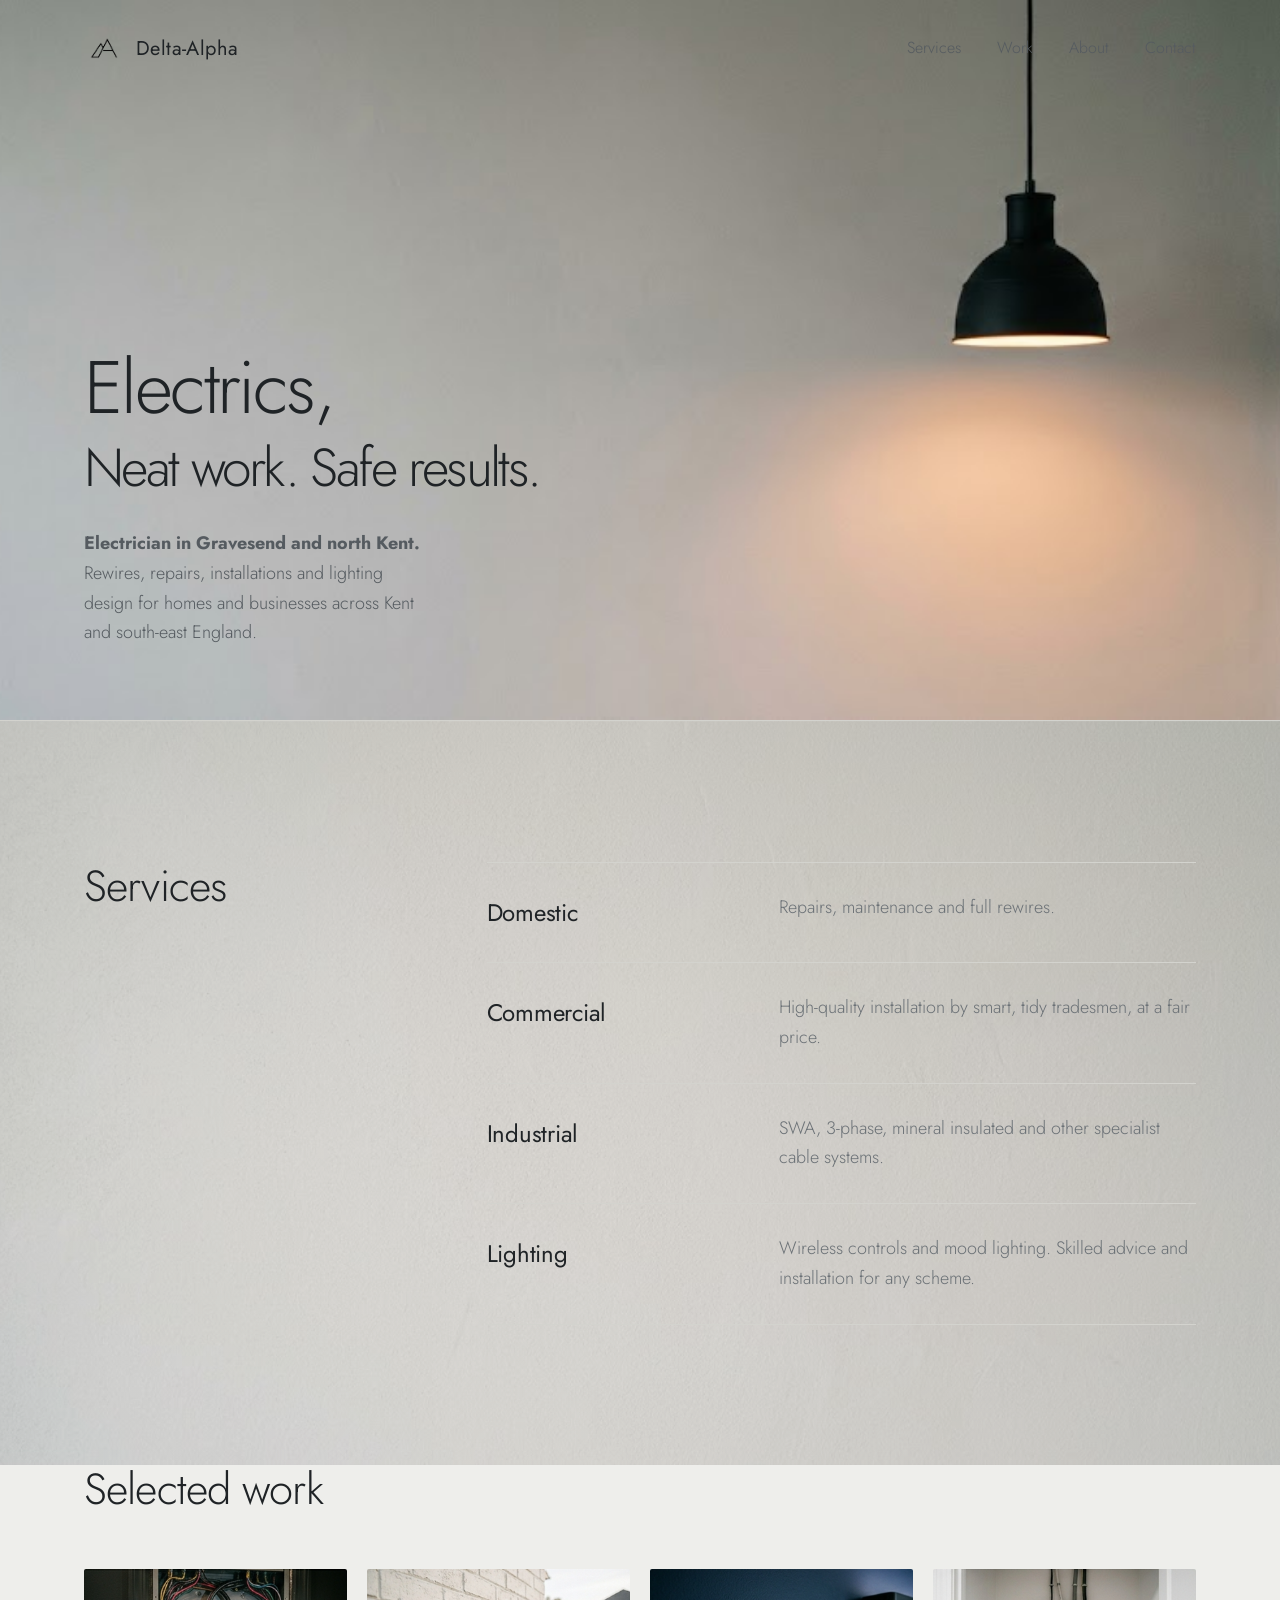
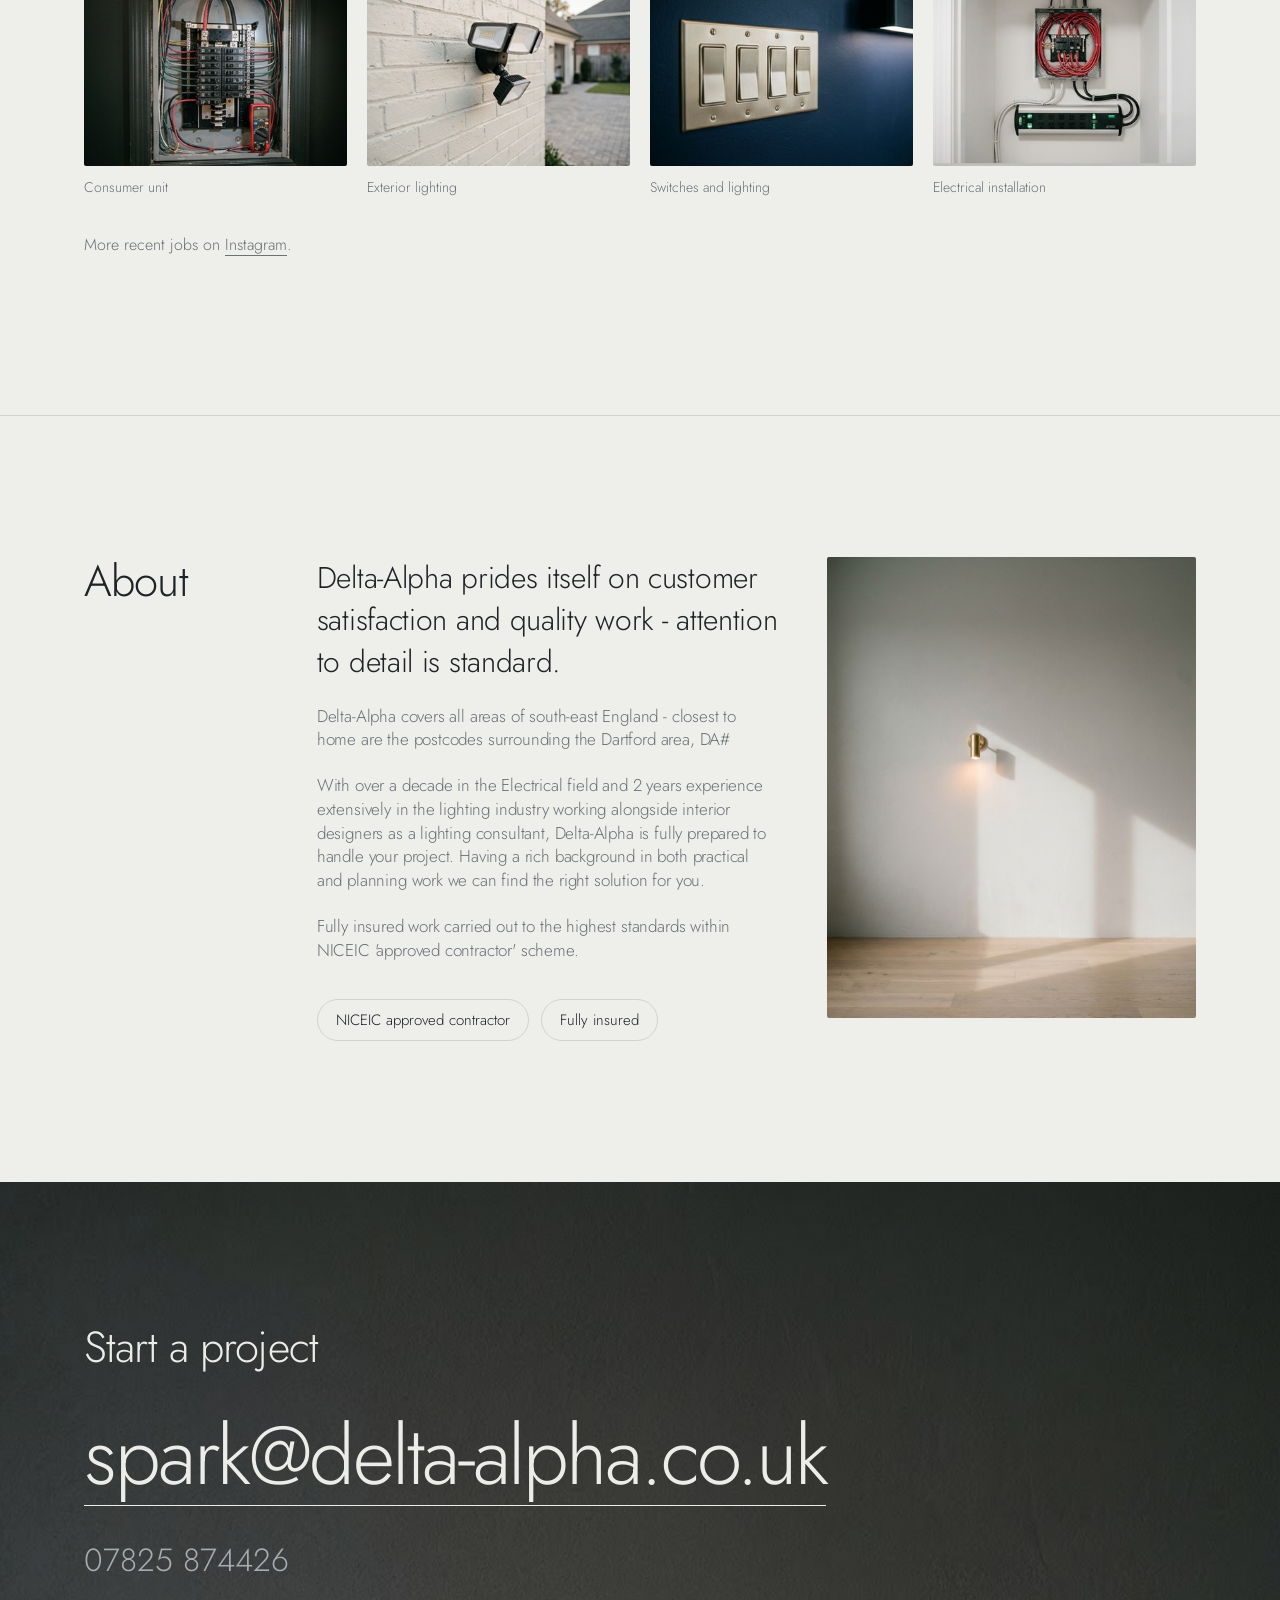
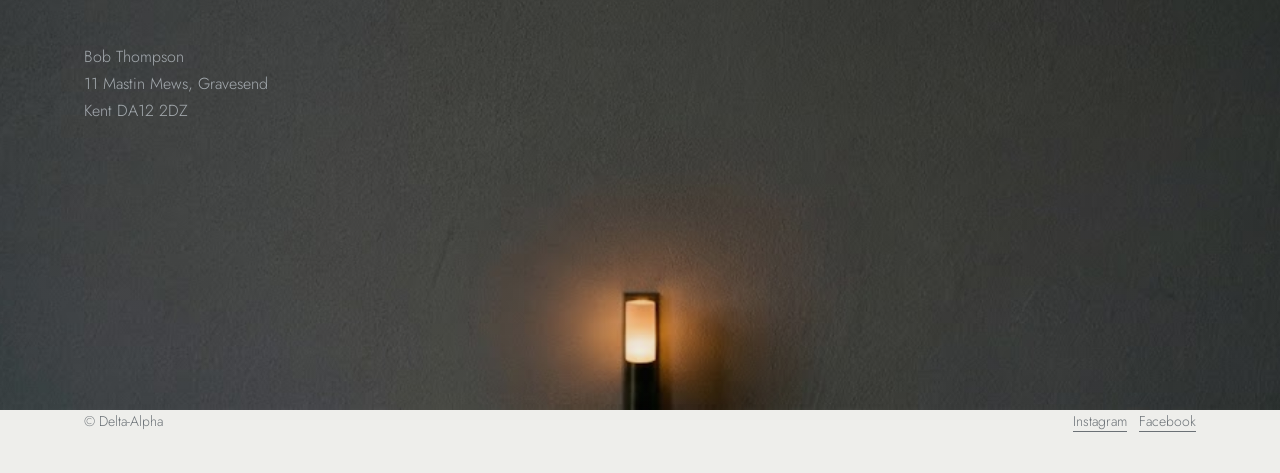
==== index.html @ 13700b8a "initial commit" ====
<!doctype html>
<html lang="en-GB">
<head>
  <meta charset="utf-8">
  <meta name="viewport" content="width=device-width, initial-scale=1, viewport-fit=cover">
  <meta name="theme-color" content="#eeeeeb">
  <meta name="description" content="Electrical work and lighting design for homes, shops and workplaces across south-east England. Based in Gravesend.">
  <title>Delta-Alpha | Electrical services and lighting, south-east England</title>
  <link rel="preconnect" href="https://fonts.googleapis.com">
  <link rel="preconnect" href="https://fonts.gstatic.com" crossorigin>
  <link href="https://fonts.googleapis.com/css2?family=Jost:wght@300;400;500&display=swap" rel="stylesheet">
  <link rel="stylesheet" href="styles.css">
</head>
<body>
  <header class="hero" id="top">
    <div class="wrap"><nav aria-label="Main navigation">
      <a class="logo" href="#top"><img src="assets/images/logo2.avif" alt="" width="40" height="40"> <span>Delta-Alpha</span></a>
      <ul>
        <li><a href="#services">Services</a></li><li><a href="#work">Work</a></li>
        <li><a href="#about">About</a></li><li><a href="#contact">Contact</a></li>
      </ul>
    </nav></div>
    <div class="wrap hero-content"><div>
      <h1>Electrics,<br><span class="hero-tagline">Neat work. Safe results.</span></h1>
      <p class="intro"><strong>Electrician in Gravesend and north Kent.</strong><br>Rewires, repairs, installations and lighting design for homes and businesses across Kent and south-east England.</p>
    </div></div>
  </header>

  <hr class="rule">
  <main>
    <section class="services" id="services"><div class="wrap row">
      <h2>Services</h2>
      <ul class="list">
        <li><h3>Domestic</h3><p>Repairs, maintenance and full rewires.</p></li>
        <li><h3>Commercial</h3><p>High-quality installation by smart, tidy tradesmen, at a fair price.</p></li>
        <li><h3>Industrial</h3><p>SWA, 3-phase, mineral insulated and other specialist cable systems.</p></li>
        <li><h3>Lighting</h3><p>Wireless controls and mood lighting. Skilled advice and installation for any scheme.</p></li>
      </ul>
    </div></section>

    <section class="selected-work" id="work"><div class="wrap">
      <h2>Selected work</h2>
      <div class="work">
        <figure><img src="assets/images/job1.png" alt="Consumer unit and electrical testing"><figcaption>Consumer unit</figcaption></figure>
        <figure><img src="assets/images/job2.png" alt="Exterior security floodlights installed on a brick wall"><figcaption>Exterior lighting</figcaption></figure>
        <figure><img src="assets/images/job3.png" alt="Four-gang light switch beside a wall light"><figcaption>Switches and lighting</figcaption></figure>
        <figure><img src="assets/images/job4.png" alt="Electrical installation with neatly routed cabling"><figcaption>Electrical installation</figcaption></figure>
      </div>
      <p class="more">More recent jobs on <a href="https://www.instagram.com/_delta_alpha/" rel="me">Instagram</a>.</p>
    </div></section>

    <hr class="rule">
    <section class="about" id="about"><div class="wrap row">
      <h2>About</h2>
      <div>
        <p>Delta-Alpha prides itself on customer satisfaction and quality work - attention to detail is standard.</p>
        <p class="small">Delta-Alpha covers all areas of south-east England - closest to home are the postcodes surrounding the Dartford area, DA#</p>
        <p class="small">With over a decade in the Electrical field and 2 years experience extensively in the lighting industry working alongside interior designers as a lighting consultant, Delta-Alpha is fully prepared to handle your project. Having a rich background in both practical and planning work we can find the right solution for you.</p>
        <p class="small">Fully insured work carried out to the highest standards within NICEIC 'approved contractor' scheme.</p>
        <div class="facts"><span>NICEIC approved contractor</span><span>Fully insured</span></div>
      </div>
      <img class="portrait" src="assets/images/Image3.jpg" alt="A warm wall light casting a pool of light on a pale wall">
    </div></section>

    <section class="contact" id="contact"><div class="wrap">
      <h2>Start a project</h2>
      <a class="email" href="mailto:spark@delta-alpha.co.uk">spark@delta-alpha.co.uk</a>
      <a class="phone" href="tel:+447825874426">07825 874426</a>
      <address>Bob Thompson<br>11 Mastin Mews, Gravesend<br>Kent DA12 2DZ</address>
    </div></section>
  </main>

  <footer><div class="wrap"><span>© Delta-Alpha</span><span><a href="https://www.instagram.com/_delta_alpha/">Instagram</a> &nbsp; <a href="https://www.facebook.com/profile.php?id=100025337140082">Facebook</a></span></div></footer>
</body>
</html>
---- styles.css ----
:root {
  color-scheme: light dark;
  --bg: #eeeeeb;
  --ink: #1f2326;
  --muted: #6b7176;
  --line: #d3d3ce;
  --accent: #8e3a2b;
  --font: "Jost", "Futura", "Century Gothic", "Helvetica Neue", Arial, sans-serif;
  box-sizing: border-box;
  padding-top: env(safe-area-inset-top, 0px);
  padding-bottom: env(safe-area-inset-bottom, 0px);
}
@media (prefers-color-scheme: dark) {
  :root { --bg: #14171a; --ink: #ecece8; --muted: #8f969c; --line: #2b3035; --accent: #c4604d; }
}
*, *::before, *::after { box-sizing: inherit; }
html { scroll-behavior: smooth; scroll-padding-top: 1rem; }
body { margin: 0; background: var(--bg); color: var(--ink); font: 300 18px/1.65 var(--font); -webkit-font-smoothing: antialiased; }
a { color: inherit; text-underline-offset: 5px; text-decoration-thickness: 1px; }
:focus-visible { outline: 2px solid var(--accent); outline-offset: 4px; }
.wrap { width: min(100%, 1240px); margin: 0 auto; padding: 0 clamp(20px, 5vw, 64px); }
nav { height: 96px; display: flex; align-items: center; justify-content: space-between; gap: 24px; }
.logo { display: inline-flex; align-items: center; gap: 12px; font-size: 20px; font-weight: 400; letter-spacing: .02em; text-decoration: none; white-space: nowrap; }
.logo img { display: block; width: 40px; height: 40px; object-fit: contain; }
nav ul { display: flex; gap: 36px; margin: 0; padding: 0; list-style: none; font-size: 16px; }
nav ul a { color: var(--muted); text-decoration: none; }
nav ul a:hover { color: var(--ink); }
.hero { --ink: #1f2326; --muted: #555b60; color: var(--ink); min-height: min(80vh, 720px); display: flex; flex-direction: column; overflow: hidden; background: #bdbdb9 url("assets/images/Image1.jpg") 82% center/cover no-repeat; }
.hero-content { flex: 1; display: grid; grid-template-columns: 7fr 5fr; align-items: end; padding-bottom: 72px; }
h1 { margin: 0; font-size: clamp(36px, 5.8vw, 88px); font-weight: 300; line-height: .98; letter-spacing: -.035em; }
.hero-tagline { white-space: nowrap; font-size: .72em; }
.intro { max-width: 34ch; margin: 32px 0 0; color: var(--muted); }
.rule { border: 0; border-top: 1px solid var(--line); margin: 0; }
section { padding: clamp(72px, 11vw, 148px) 0; }
.services { --veil: rgb(238 238 235 / 45%); background: linear-gradient(var(--veil), var(--veil)), url("assets/images/Image2.jpg") center/cover; }
@media (prefers-color-scheme: dark) { .services { --veil: rgb(20 23 26 / 90%); } }
.row { display: grid; grid-template-columns: 4fr 8fr; gap: 48px; }
h2 { margin: 0; font-size: clamp(28px, 3.4vw, 44px); font-weight: 300; line-height: 1.1; letter-spacing: -.02em; }
.list { margin: 0; padding: 0; list-style: none; }
.list li { display: grid; grid-template-columns: 1fr 1.6fr; gap: 32px; padding: 30px 0; border-top: 1px solid var(--line); }
.list li:last-child { border-bottom: 1px solid var(--line); }
.list h3 { margin: 0; font-size: 24px; font-weight: 400; letter-spacing: -.01em; }
.list p { max-width: 44ch; margin: 0; color: var(--muted); }
.selected-work { padding-top: 0; }
.work { display: grid; grid-template-columns: repeat(4, minmax(0, 1fr)); gap: 20px; align-items: end; margin-top: 56px; }
.work figure { min-width: 0; margin: 0; }
.work img { display: block; width: 100%; aspect-ratio: 4 / 3; object-fit: cover; border-radius: 2px; }
.work figcaption { margin-top: 10px; color: var(--muted); font-size: 14px; }
.more { margin-top: 32px; color: var(--muted); font-size: 16px; }
.about .row { grid-template-columns: 2fr 5fr 4fr; }
.about p { max-width: 40ch; margin: 0 0 22px; font-size: clamp(22px, 2.4vw, 30px); line-height: 1.4; letter-spacing: -.01em; }
.about p.small { max-width: 52ch; color: var(--muted); font-size: 17px; }
.portrait { width: 100%; aspect-ratio: 4 / 5; object-fit: cover; align-self: start; border-radius: 2px; }
.facts { display: flex; flex-wrap: wrap; gap: 12px; margin-top: 36px; }
.facts span { padding: 8px 18px; border: 1px solid var(--line); border-radius: 999px; font-size: 15px; }
.contact { --ink: #ecece8; --muted: #a5abb0; min-height: min(92vh, 860px); color: var(--ink); background: linear-gradient(rgb(14 16 18 / 25%), rgb(14 16 18 / 5%)), #26292b url("assets/images/Image4.jpg") 50% 100%/cover no-repeat; }
.contact h2 { margin-bottom: 40px; }
.email { display: inline-block; padding-bottom: 4px; border-bottom: 1px solid currentColor; font-size: clamp(30px, 6.4vw, 92px); font-weight: 300; line-height: 1.1; letter-spacing: -.03em; text-decoration: none; overflow-wrap: anywhere; }
.phone { display: block; margin-top: 28px; color: var(--muted); font-size: clamp(22px, 2.6vw, 32px); text-decoration: none; }
.phone:hover { color: var(--ink); }
address { margin-top: 56px; color: var(--muted); font-size: 16px; font-style: normal; line-height: 1.7; }
footer { padding: 0 0 40px; color: var(--muted); font-size: 14px; }
footer .wrap { display: flex; flex-wrap: wrap; justify-content: space-between; gap: 12px; }
@media (max-width: 820px) {
  nav ul { gap: 20px; font-size: 15px; }
  .hero-content { grid-template-columns: 1fr; padding-bottom: 56px; }
  .hero h1 { margin-top: 120px; }
  .row, .list li, .about .row { grid-template-columns: 1fr; gap: 12px; }
  .row { gap: 32px; }
  .portrait { max-width: 420px; }
  .work { grid-template-columns: repeat(2, minmax(0, 1fr)); }
  .hero { background-position: 78% center; }
}
@media (max-width: 480px) { nav ul { gap: 16px; } nav ul li:nth-child(n+3) { display: none; } }
@media (prefers-reduced-motion: reduce) { html { scroll-behavior: auto; } }
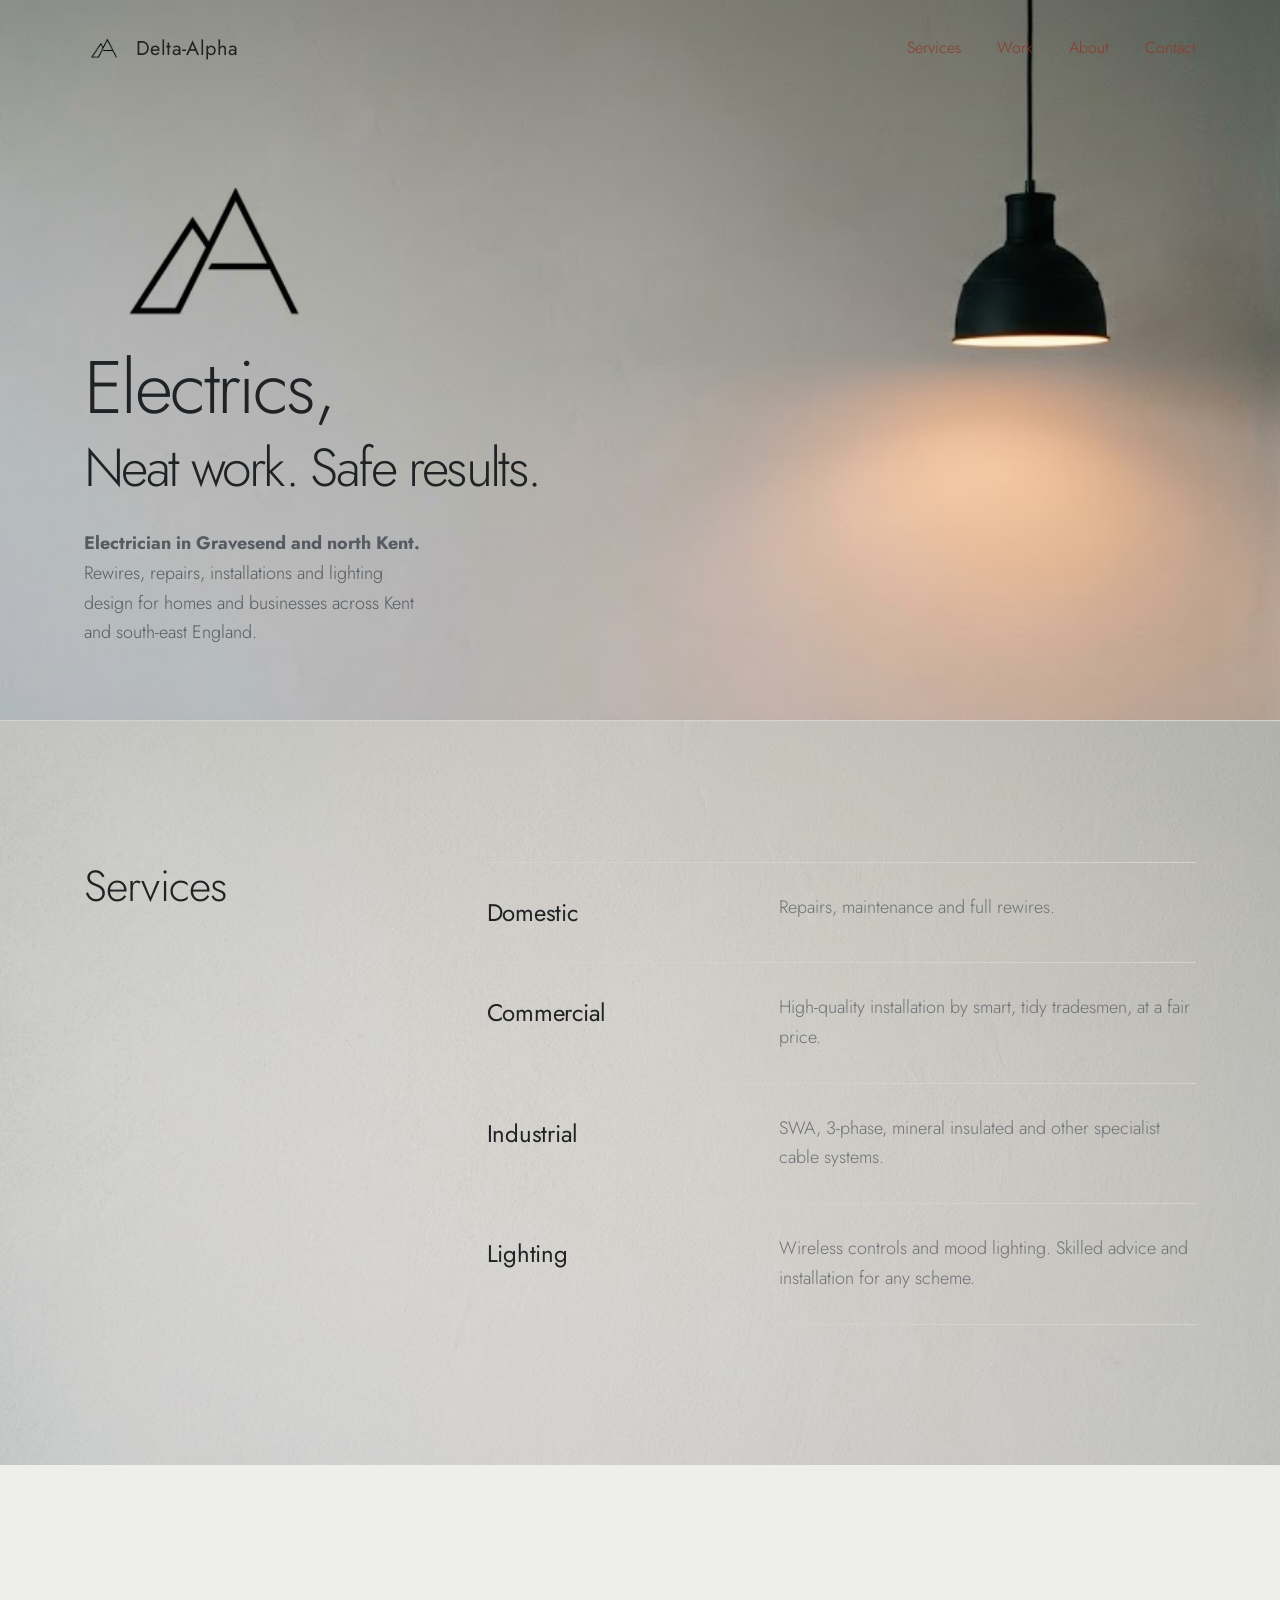
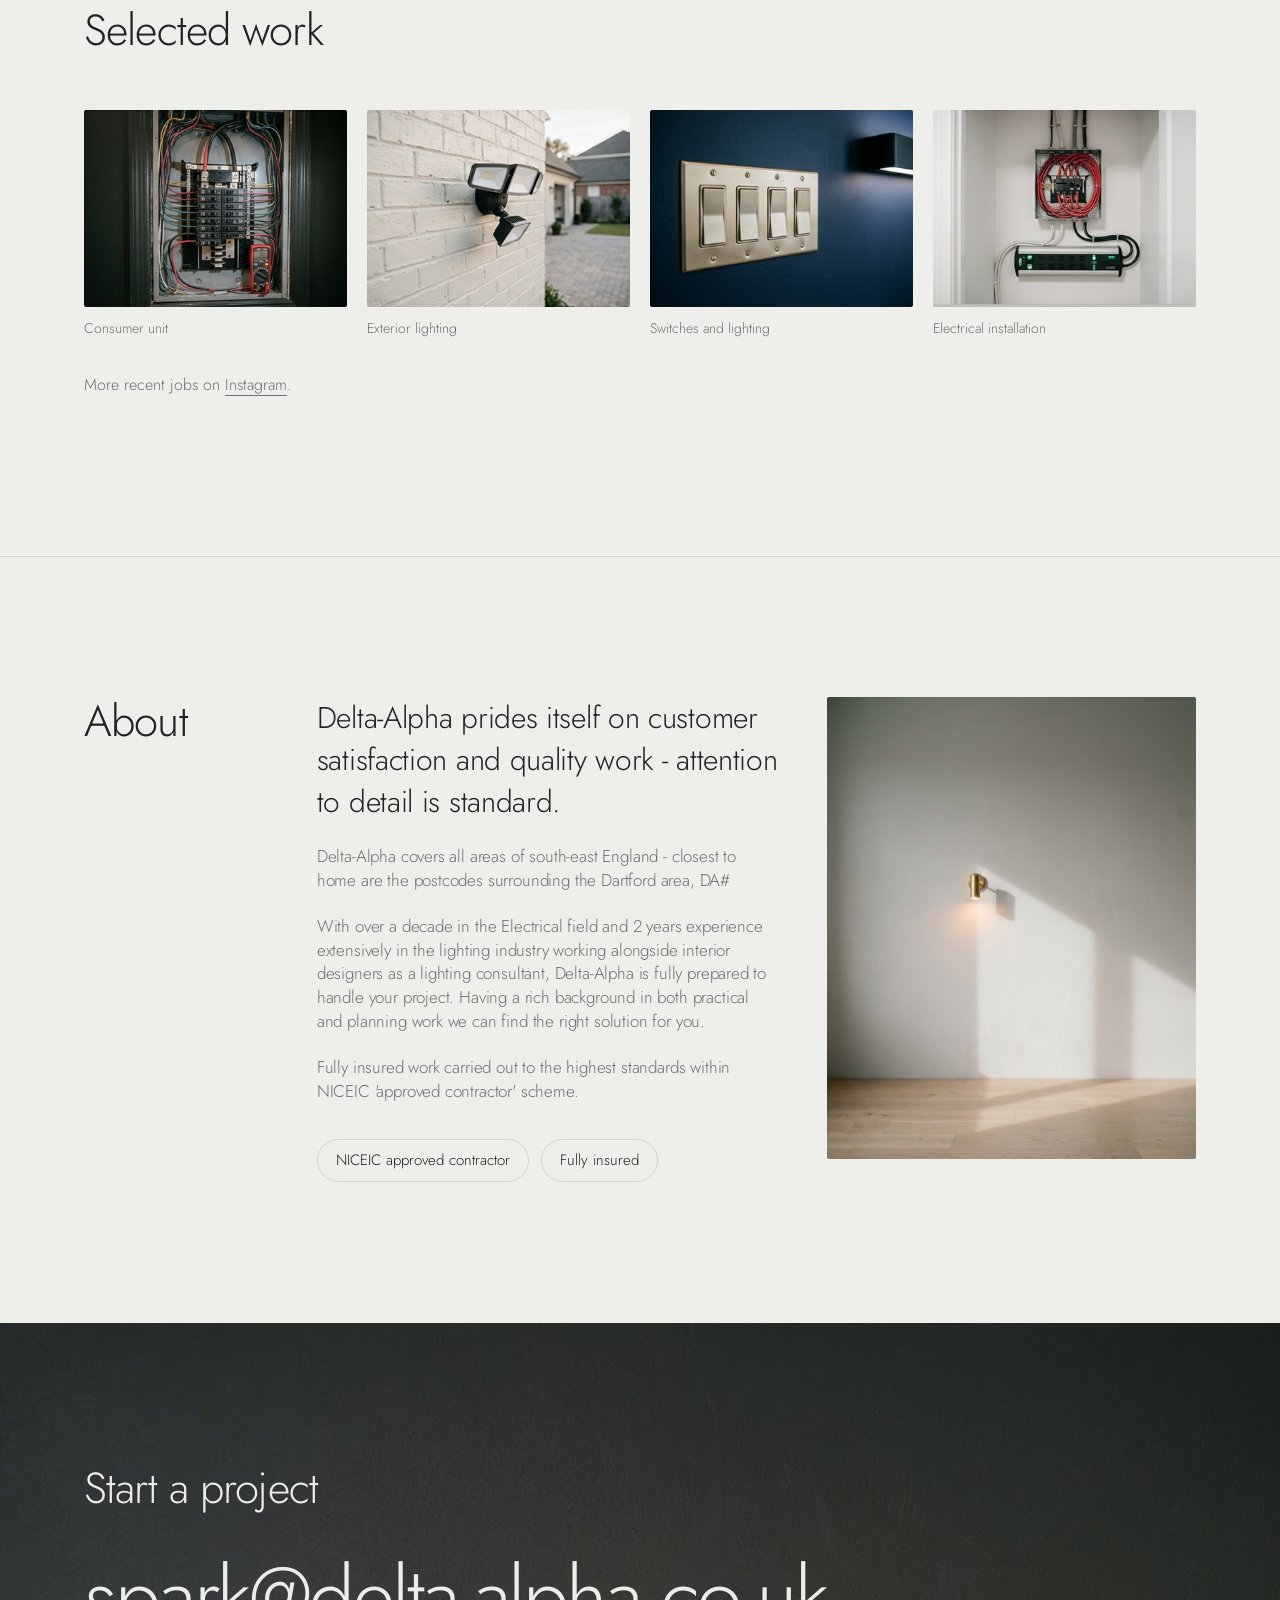
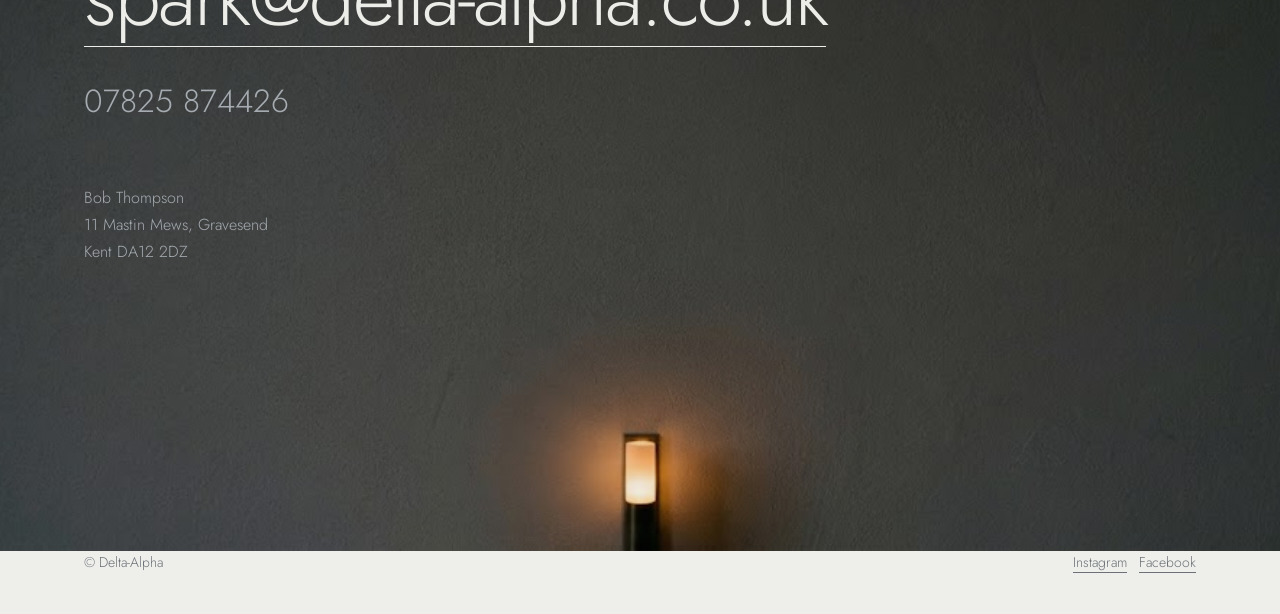
==== commit 916190ab: "updates" ====
--- a/index.html
+++ b/index.html
@@ -12,15 +12,16 @@
   <link rel="stylesheet" href="styles.css">
 </head>
 <body>
+  <div class="site-nav"><div class="wrap"><nav aria-label="Main navigation">
+    <a class="logo" href="#top"><img src="assets/images/logo2.avif" alt="" width="40" height="40"> <span>Delta-Alpha</span></a>
+    <ul>
+      <li><a href="#services">Services</a></li><li><a href="#work">Work</a></li>
+      <li><a href="#about">About</a></li><li><a href="#contact">Contact</a></li>
+    </ul>
+  </nav></div></div>
   <header class="hero" id="top">
-    <div class="wrap"><nav aria-label="Main navigation">
-      <a class="logo" href="#top"><img src="assets/images/logo2.avif" alt="" width="40" height="40"> <span>Delta-Alpha</span></a>
-      <ul>
-        <li><a href="#services">Services</a></li><li><a href="#work">Work</a></li>
-        <li><a href="#about">About</a></li><li><a href="#contact">Contact</a></li>
-      </ul>
-    </nav></div>
     <div class="wrap hero-content"><div>
+      <img class="hero-logo" src="assets/images/logo2.avif" alt="Delta-Alpha logo">
       <h1>Electrics,<br><span class="hero-tagline">Neat work. Safe results.</span></h1>
       <p class="intro"><strong>Electrician in Gravesend and north Kent.</strong><br>Rewires, repairs, installations and lighting design for homes and businesses across Kent and south-east England.</p>
     </div></div>
@@ -71,5 +72,11 @@
   </main>
 
   <footer><div class="wrap"><span>© Delta-Alpha</span><span><a href="https://www.instagram.com/_delta_alpha/">Instagram</a> &nbsp; <a href="https://www.facebook.com/profile.php?id=100025337140082">Facebook</a></span></div></footer>
+  <script>
+    const siteNav = document.querySelector('.site-nav');
+    const updateNav = () => siteNav.classList.toggle('is-scrolled', window.scrollY > 40);
+    updateNav();
+    window.addEventListener('scroll', updateNav, { passive: true });
+  </script>
 </body>
 </html>
--- a/styles.css
+++ b/styles.css
@@ -5,28 +5,34 @@
   --muted: #6b7176;
   --line: #d3d3ce;
   --accent: #8e3a2b;
+  --accent-hover: #64271e;
   --font: "Jost", "Futura", "Century Gothic", "Helvetica Neue", Arial, sans-serif;
   box-sizing: border-box;
   padding-top: env(safe-area-inset-top, 0px);
   padding-bottom: env(safe-area-inset-bottom, 0px);
 }
 @media (prefers-color-scheme: dark) {
-  :root { --bg: #14171a; --ink: #ecece8; --muted: #8f969c; --line: #2b3035; --accent: #c4604d; }
+  :root { --bg: #14171a; --ink: #ecece8; --muted: #8f969c; --line: #2b3035; --accent: #c4604d; --accent-hover: #8d3e31; }
 }
 *, *::before, *::after { box-sizing: inherit; }
-html { scroll-behavior: smooth; scroll-padding-top: 1rem; }
+html { scroll-behavior: smooth; scroll-padding-top: 96px; }
 body { margin: 0; background: var(--bg); color: var(--ink); font: 300 18px/1.65 var(--font); -webkit-font-smoothing: antialiased; }
 a { color: inherit; text-underline-offset: 5px; text-decoration-thickness: 1px; }
 :focus-visible { outline: 2px solid var(--accent); outline-offset: 4px; }
 .wrap { width: min(100%, 1240px); margin: 0 auto; padding: 0 clamp(20px, 5vw, 64px); }
+.site-nav { position: fixed; top: 0; left: 0; right: 0; z-index: 20; background: transparent; transition: background-color .25s ease, box-shadow .25s ease; }
+.site-nav.is-scrolled { background: color-mix(in srgb, var(--bg) 94%, transparent); box-shadow: 0 4px 18px rgb(0 0 0 / 8%); backdrop-filter: blur(12px); -webkit-backdrop-filter: blur(12px); }
 nav { height: 96px; display: flex; align-items: center; justify-content: space-between; gap: 24px; }
 .logo { display: inline-flex; align-items: center; gap: 12px; font-size: 20px; font-weight: 400; letter-spacing: .02em; text-decoration: none; white-space: nowrap; }
 .logo img { display: block; width: 40px; height: 40px; object-fit: contain; }
 nav ul { display: flex; gap: 36px; margin: 0; padding: 0; list-style: none; font-size: 16px; }
 nav ul a { color: var(--muted); text-decoration: none; }
 nav ul a:hover { color: var(--ink); }
-.hero { --ink: #1f2326; --muted: #555b60; color: var(--ink); min-height: min(80vh, 720px); display: flex; flex-direction: column; overflow: hidden; background: #bdbdb9 url("assets/images/Image1.jpg") 82% center/cover no-repeat; }
+.site-nav:not(.is-scrolled) nav ul a { color: var(--accent); }
+.site-nav:not(.is-scrolled) nav ul a:hover { color: var(--accent-hover); }
+.hero { --ink: #1f2326; --muted: #555b60; color: var(--ink); min-height: min(80vh, 720px); padding-top: 96px; display: flex; flex-direction: column; overflow: hidden; background: #bdbdb9 url("assets/images/Image1.jpg") 82% center/cover no-repeat; }
 .hero-content { flex: 1; display: grid; grid-template-columns: 7fr 5fr; align-items: end; padding-bottom: 72px; }
+.hero-logo { display: block; width: clamp(140px, 22vw, 260px); height: auto; margin: 0 0 28px; object-fit: contain; }
 h1 { margin: 0; font-size: clamp(36px, 5.8vw, 88px); font-weight: 300; line-height: .98; letter-spacing: -.035em; }
 .hero-tagline { white-space: nowrap; font-size: .72em; }
 .intro { max-width: 34ch; margin: 32px 0 0; color: var(--muted); }
@@ -41,7 +47,6 @@
 .list li:last-child { border-bottom: 1px solid var(--line); }
 .list h3 { margin: 0; font-size: 24px; font-weight: 400; letter-spacing: -.01em; }
 .list p { max-width: 44ch; margin: 0; color: var(--muted); }
-.selected-work { padding-top: 0; }
 .work { display: grid; grid-template-columns: repeat(4, minmax(0, 1fr)); gap: 20px; align-items: end; margin-top: 56px; }
 .work figure { min-width: 0; margin: 0; }
 .work img { display: block; width: 100%; aspect-ratio: 4 / 3; object-fit: cover; border-radius: 2px; }
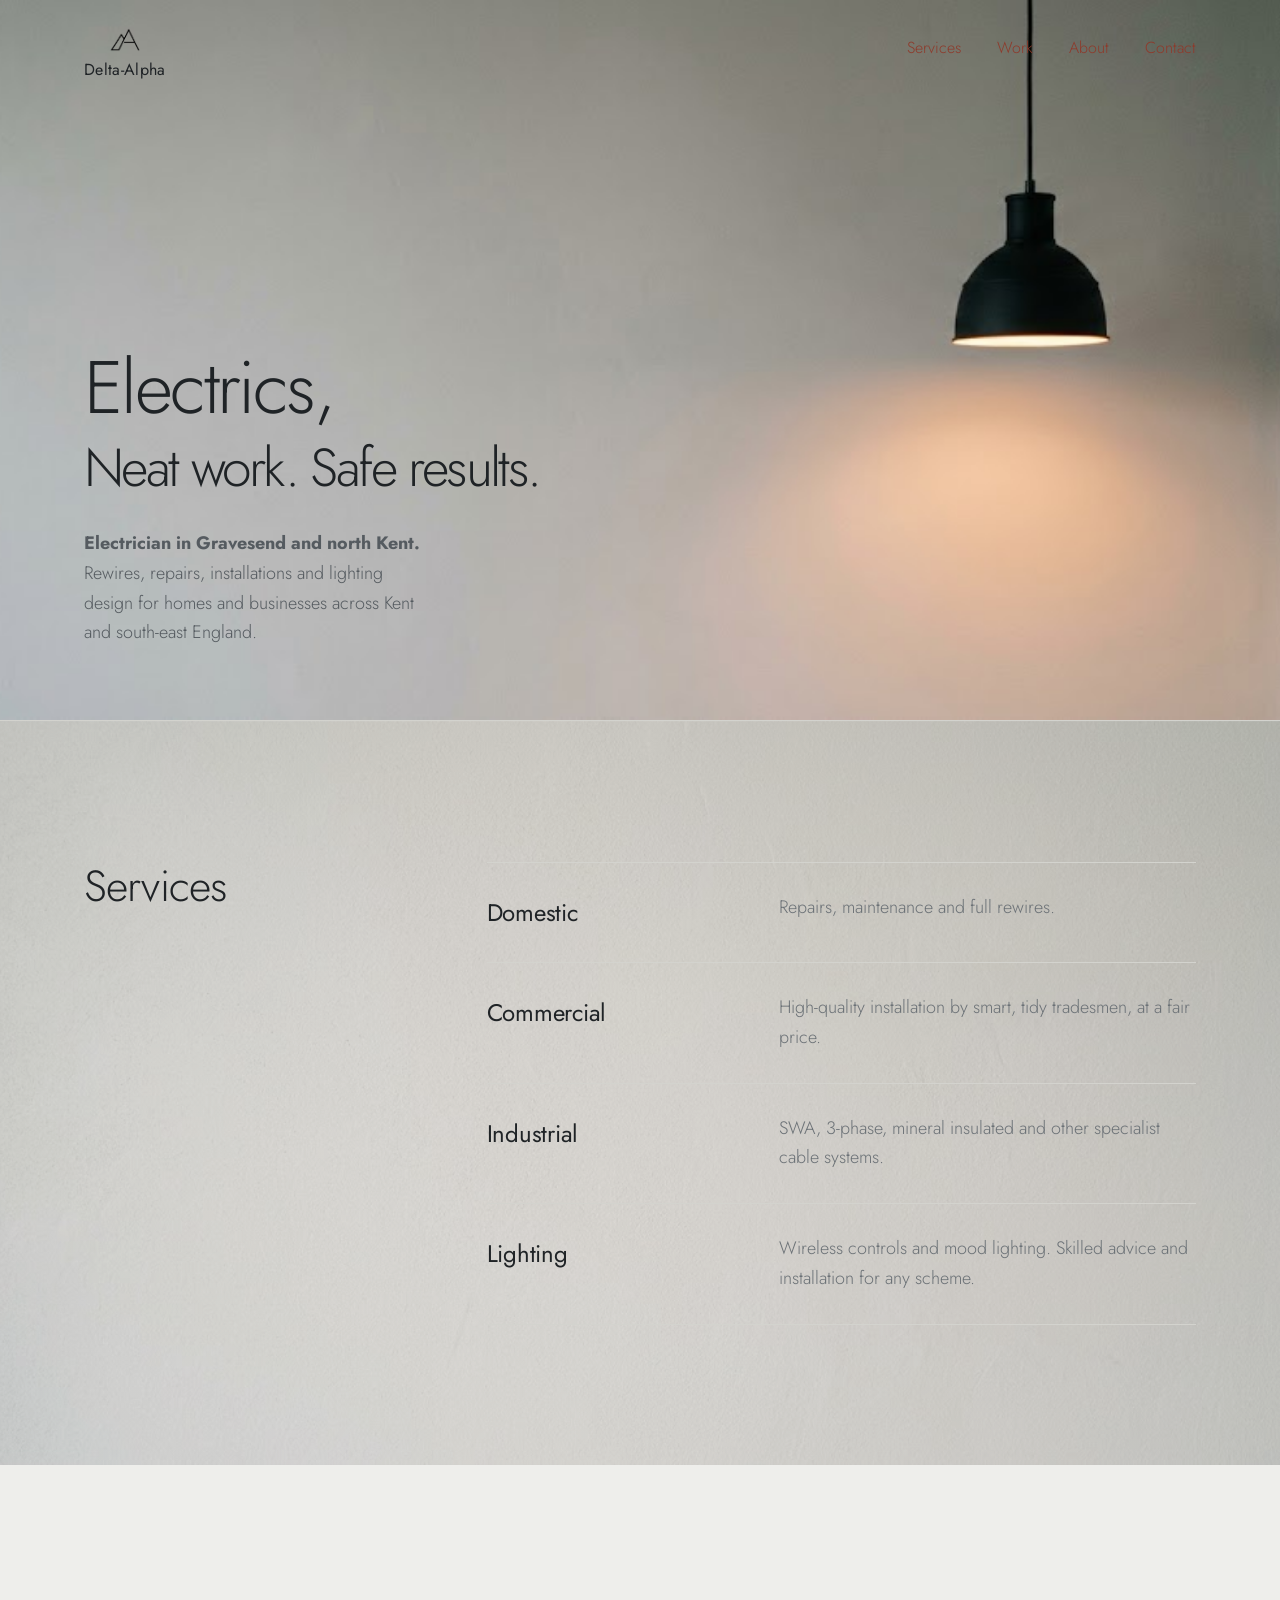
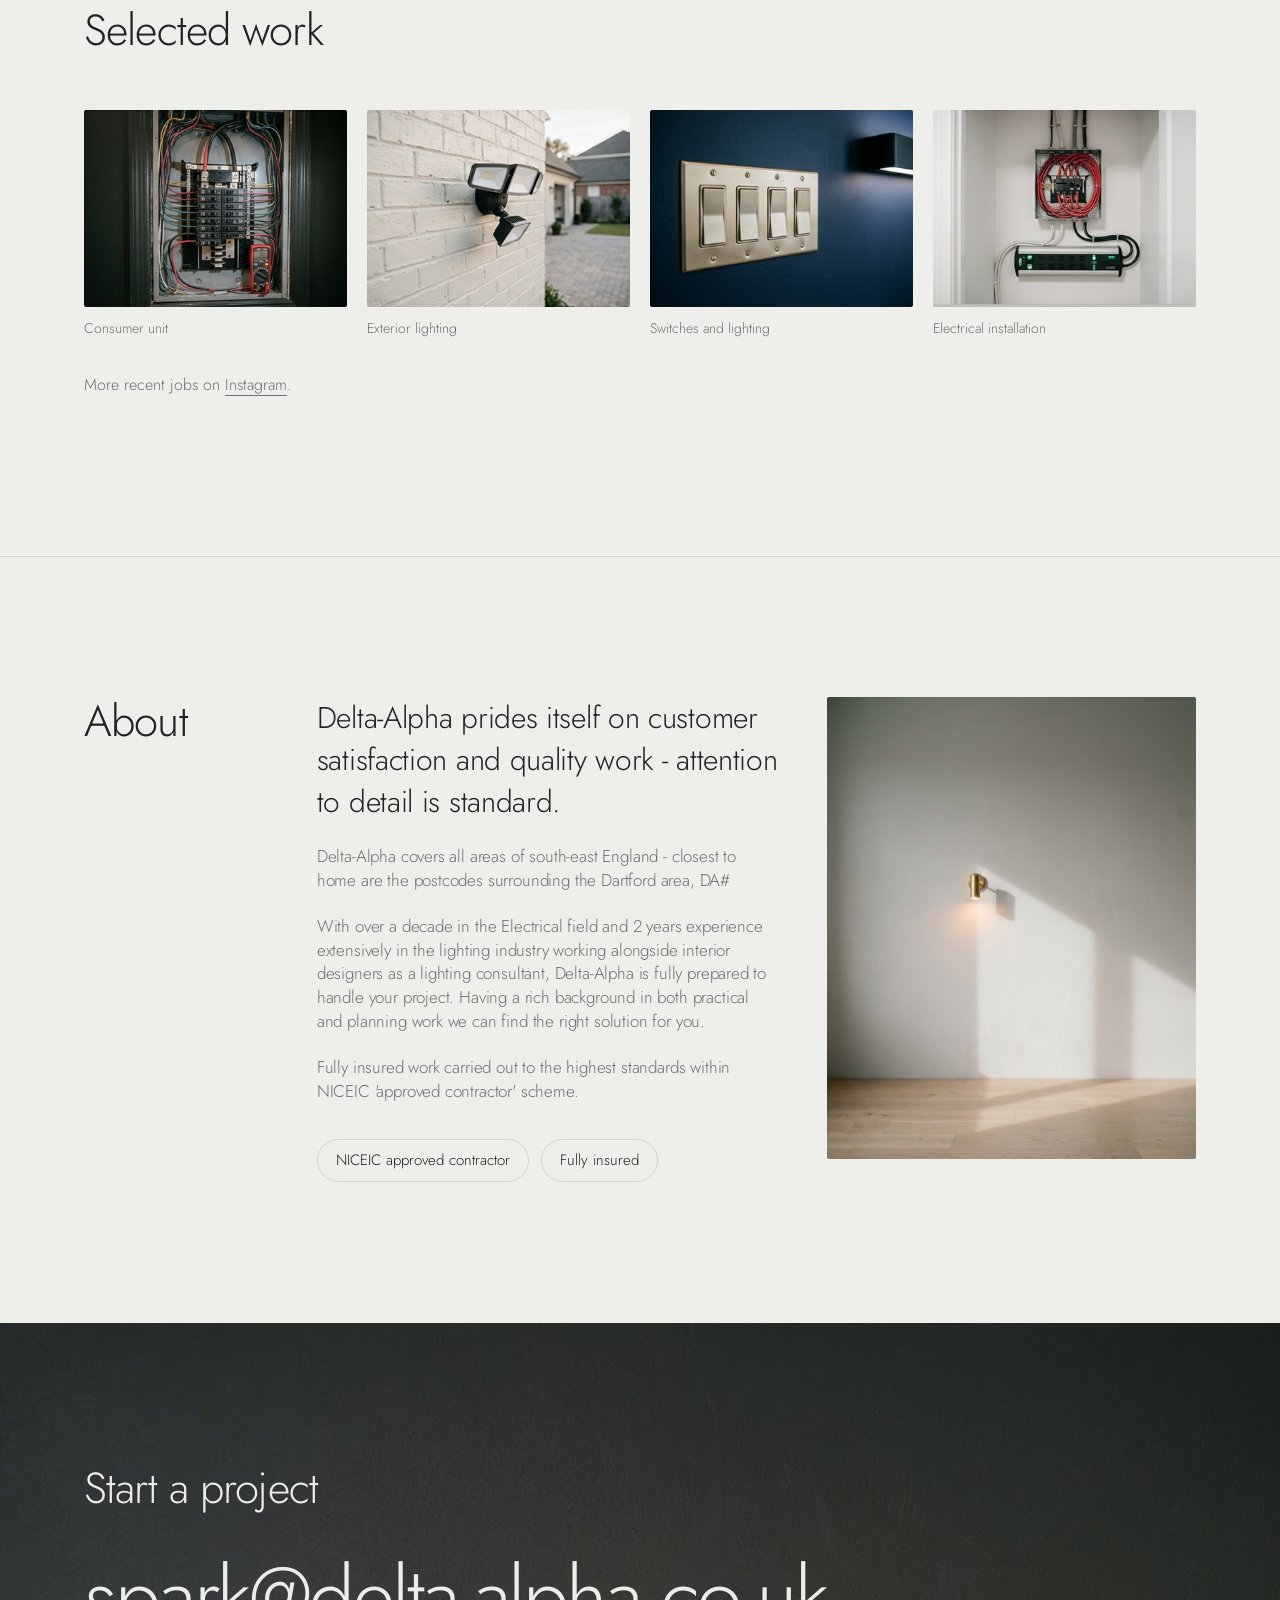
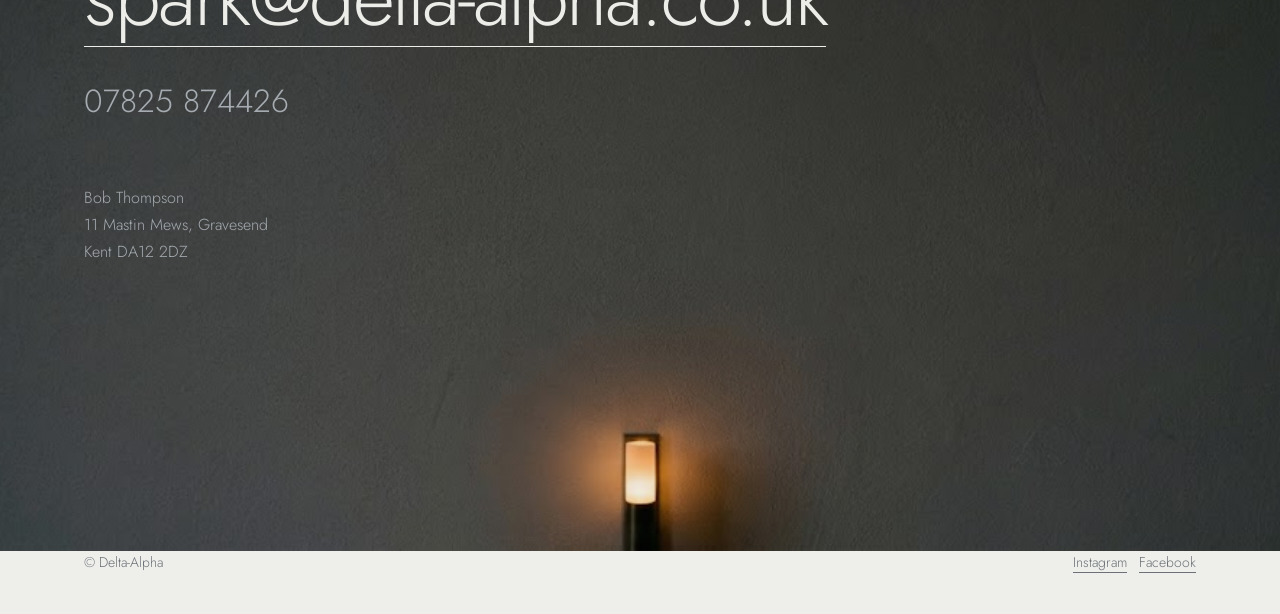
==== commit 97882d5f: "updates" ====
--- a/index.html
+++ b/index.html
@@ -21,7 +21,6 @@
   </nav></div></div>
   <header class="hero" id="top">
     <div class="wrap hero-content"><div>
-      <img class="hero-logo" src="assets/images/logo2.avif" alt="Delta-Alpha logo">
       <h1>Electrics,<br><span class="hero-tagline">Neat work. Safe results.</span></h1>
       <p class="intro"><strong>Electrician in Gravesend and north Kent.</strong><br>Rewires, repairs, installations and lighting design for homes and businesses across Kent and south-east England.</p>
     </div></div>
--- a/styles.css
+++ b/styles.css
@@ -23,8 +23,8 @@
 .site-nav { position: fixed; top: 0; left: 0; right: 0; z-index: 20; background: transparent; transition: background-color .25s ease, box-shadow .25s ease; }
 .site-nav.is-scrolled { background: color-mix(in srgb, var(--bg) 94%, transparent); box-shadow: 0 4px 18px rgb(0 0 0 / 8%); backdrop-filter: blur(12px); -webkit-backdrop-filter: blur(12px); }
 nav { height: 96px; display: flex; align-items: center; justify-content: space-between; gap: 24px; }
-.logo { display: inline-flex; align-items: center; gap: 12px; font-size: 20px; font-weight: 400; letter-spacing: .02em; text-decoration: none; white-space: nowrap; }
-.logo img { display: block; width: 40px; height: 40px; object-fit: contain; }
+.logo { display: inline-flex; flex-direction: column; align-items: center; justify-content: center; gap: 0; font-size: 16px; font-weight: 400; letter-spacing: .02em; line-height: 1.1; text-decoration: none; white-space: nowrap; }
+.logo img { display: block; width: 44px; height: 44px; object-fit: contain; }
 nav ul { display: flex; gap: 36px; margin: 0; padding: 0; list-style: none; font-size: 16px; }
 nav ul a { color: var(--muted); text-decoration: none; }
 nav ul a:hover { color: var(--ink); }
@@ -32,7 +32,6 @@
 .site-nav:not(.is-scrolled) nav ul a:hover { color: var(--accent-hover); }
 .hero { --ink: #1f2326; --muted: #555b60; color: var(--ink); min-height: min(80vh, 720px); padding-top: 96px; display: flex; flex-direction: column; overflow: hidden; background: #bdbdb9 url("assets/images/Image1.jpg") 82% center/cover no-repeat; }
 .hero-content { flex: 1; display: grid; grid-template-columns: 7fr 5fr; align-items: end; padding-bottom: 72px; }
-.hero-logo { display: block; width: clamp(140px, 22vw, 260px); height: auto; margin: 0 0 28px; object-fit: contain; }
 h1 { margin: 0; font-size: clamp(36px, 5.8vw, 88px); font-weight: 300; line-height: .98; letter-spacing: -.035em; }
 .hero-tagline { white-space: nowrap; font-size: .72em; }
 .intro { max-width: 34ch; margin: 32px 0 0; color: var(--muted); }
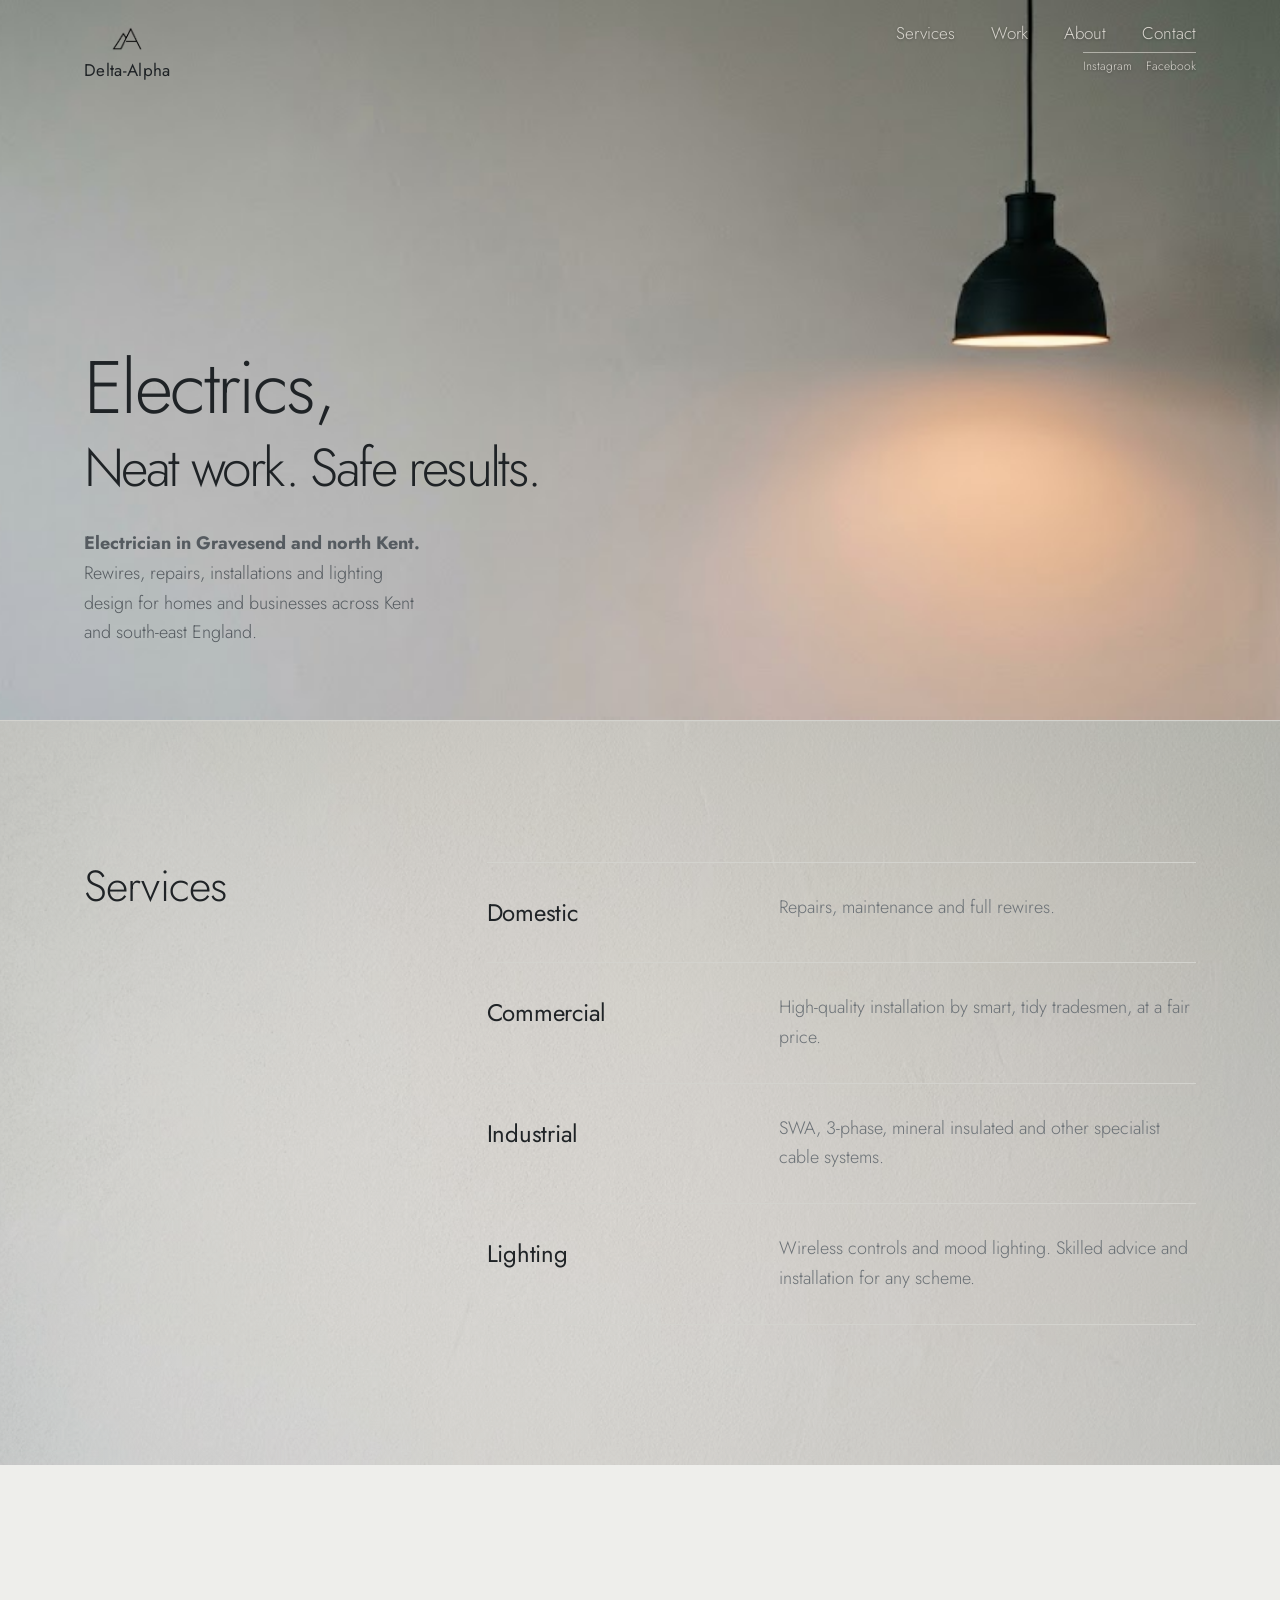
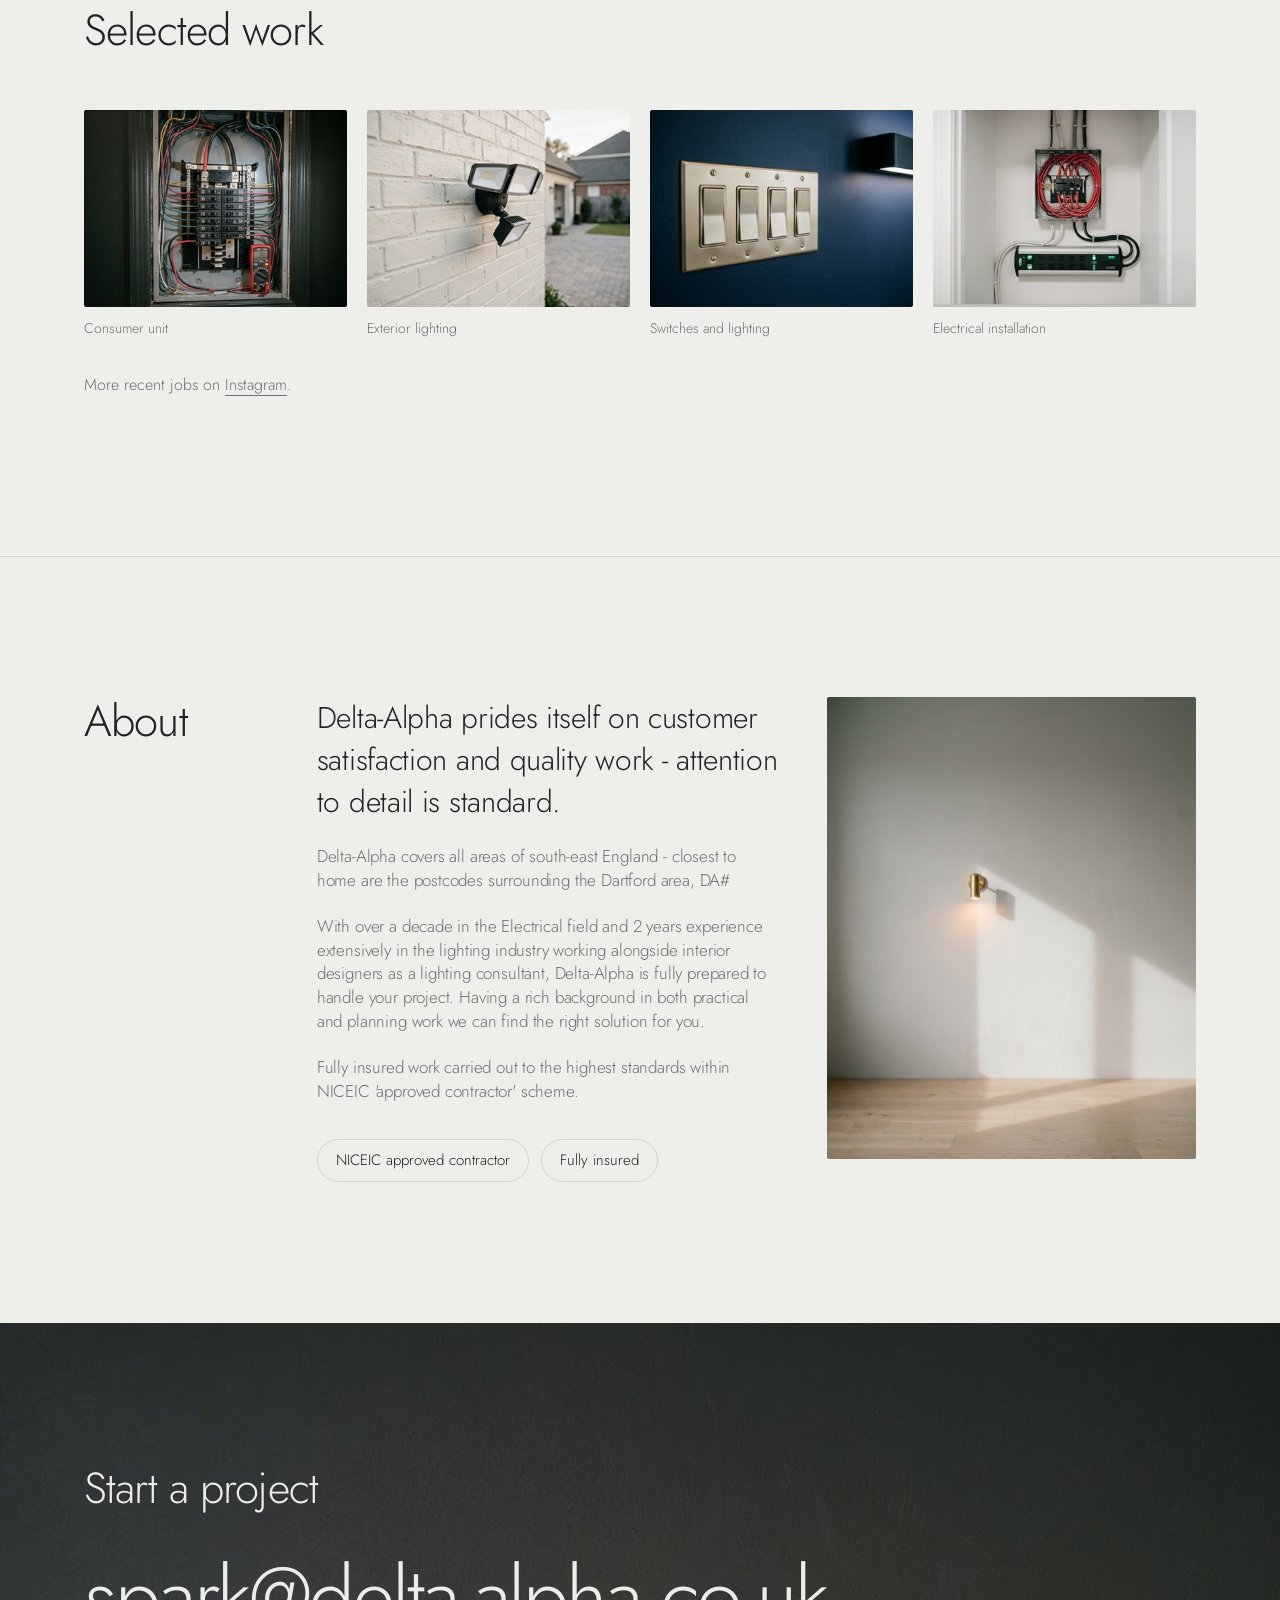
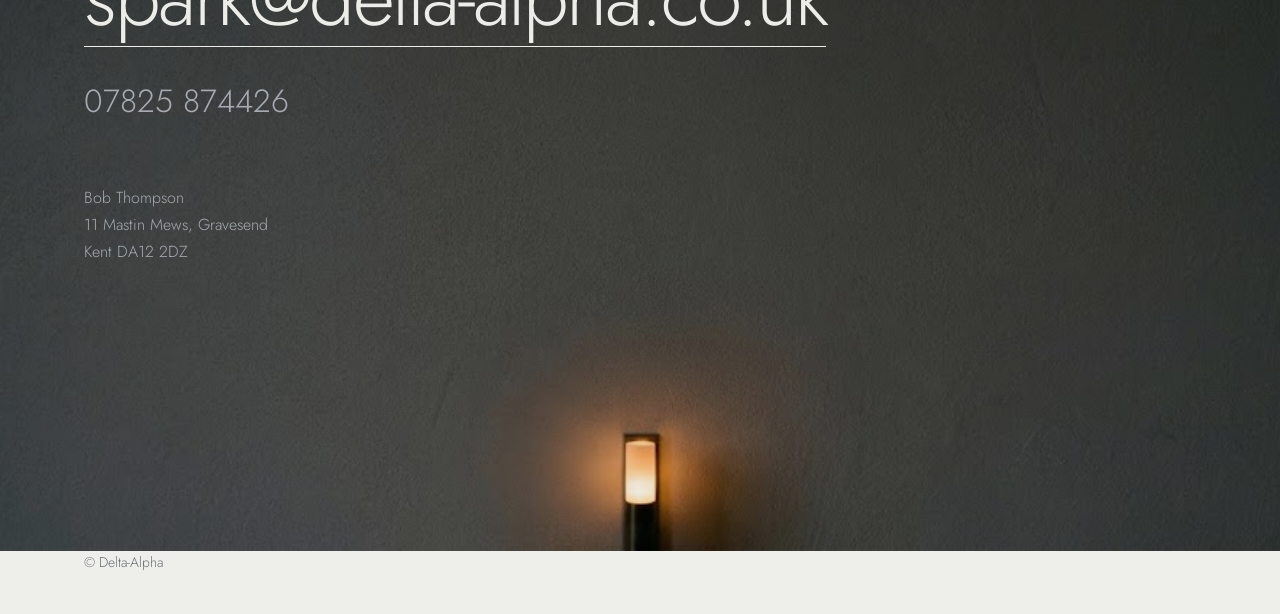
==== commit 37b55b8a: "updates" ====
--- a/index.html
+++ b/index.html
@@ -14,10 +14,16 @@
 <body>
   <div class="site-nav"><div class="wrap"><nav aria-label="Main navigation">
     <a class="logo" href="#top"><img src="assets/images/logo2.avif" alt="" width="40" height="40"> <span>Delta-Alpha</span></a>
-    <ul>
-      <li><a href="#services">Services</a></li><li><a href="#work">Work</a></li>
-      <li><a href="#about">About</a></li><li><a href="#contact">Contact</a></li>
-    </ul>
+    <div class="nav-right">
+      <ul>
+        <li><a href="#services">Services</a></li><li><a href="#work">Work</a></li>
+        <li><a href="#about">About</a></li><li><a href="#contact">Contact</a></li>
+      </ul>
+      <div class="nav-social" aria-label="Social media">
+        <a href="https://www.instagram.com/_delta_alpha/">Instagram</a>
+        <a href="https://www.facebook.com/profile.php?id=100025337140082">Facebook</a>
+      </div>
+    </div>
   </nav></div></div>
   <header class="hero" id="top">
     <div class="wrap hero-content"><div>
@@ -70,7 +76,7 @@
     </div></section>
   </main>
 
-  <footer><div class="wrap"><span>© Delta-Alpha</span><span><a href="https://www.instagram.com/_delta_alpha/">Instagram</a> &nbsp; <a href="https://www.facebook.com/profile.php?id=100025337140082">Facebook</a></span></div></footer>
+  <footer><div class="wrap"><span>© Delta-Alpha</span></div></footer>
   <script>
     const siteNav = document.querySelector('.site-nav');
     const updateNav = () => siteNav.classList.toggle('is-scrolled', window.scrollY > 40);
--- a/styles.css
+++ b/styles.css
@@ -23,13 +23,20 @@
 .site-nav { position: fixed; top: 0; left: 0; right: 0; z-index: 20; background: transparent; transition: background-color .25s ease, box-shadow .25s ease; }
 .site-nav.is-scrolled { background: color-mix(in srgb, var(--bg) 94%, transparent); box-shadow: 0 4px 18px rgb(0 0 0 / 8%); backdrop-filter: blur(12px); -webkit-backdrop-filter: blur(12px); }
 nav { height: 96px; display: flex; align-items: center; justify-content: space-between; gap: 24px; }
-.logo { display: inline-flex; flex-direction: column; align-items: center; justify-content: center; gap: 0; font-size: 16px; font-weight: 400; letter-spacing: .02em; line-height: 1.1; text-decoration: none; white-space: nowrap; }
+.logo { display: inline-flex; flex-direction: column; align-items: center; justify-content: center; gap: 0; font-size: 17px; font-weight: 400; letter-spacing: .02em; line-height: 1.1; text-decoration: none; white-space: nowrap; }
 .logo img { display: block; width: 44px; height: 44px; object-fit: contain; }
-nav ul { display: flex; gap: 36px; margin: 0; padding: 0; list-style: none; font-size: 16px; }
+nav ul { display: flex; gap: 36px; margin: 0; padding: 0; list-style: none; font-size: 17px; }
 nav ul a { color: var(--muted); text-decoration: none; }
 nav ul a:hover { color: var(--ink); }
-.site-nav:not(.is-scrolled) nav ul a { color: var(--accent); }
+.site-nav:not(.is-scrolled) nav ul a { color: #d8d5ce; text-shadow: 0 1px 3px rgb(0 0 0 / 35%); }
 .site-nav:not(.is-scrolled) nav ul a:hover { color: var(--accent-hover); }
+.nav-right { display: flex; flex-direction: column; align-items: flex-end; gap: 5px; }
+.nav-social { display: flex; gap: 14px; padding-top: 4px; border-top: 1px solid var(--line); font-size: 12px; }
+.nav-social a { color: var(--muted); text-decoration: none; }
+.nav-social a:hover { color: var(--ink); }
+.site-nav:not(.is-scrolled) .nav-social { border-top-color: rgb(236 233 226 / 55%); }
+.site-nav:not(.is-scrolled) .nav-social a { color: #d8d5ce; text-shadow: 0 1px 3px rgb(0 0 0 / 35%); }
+.site-nav:not(.is-scrolled) .nav-social a:hover { color: var(--accent-hover); }
 .hero { --ink: #1f2326; --muted: #555b60; color: var(--ink); min-height: min(80vh, 720px); padding-top: 96px; display: flex; flex-direction: column; overflow: hidden; background: #bdbdb9 url("assets/images/Image1.jpg") 82% center/cover no-repeat; }
 .hero-content { flex: 1; display: grid; grid-template-columns: 7fr 5fr; align-items: end; padding-bottom: 72px; }
 h1 { margin: 0; font-size: clamp(36px, 5.8vw, 88px); font-weight: 300; line-height: .98; letter-spacing: -.035em; }
@@ -66,7 +73,7 @@
 footer { padding: 0 0 40px; color: var(--muted); font-size: 14px; }
 footer .wrap { display: flex; flex-wrap: wrap; justify-content: space-between; gap: 12px; }
 @media (max-width: 820px) {
-  nav ul { gap: 20px; font-size: 15px; }
+  nav ul { gap: 20px; font-size: 16px; }
   .hero-content { grid-template-columns: 1fr; padding-bottom: 56px; }
   .hero h1 { margin-top: 120px; }
   .row, .list li, .about .row { grid-template-columns: 1fr; gap: 12px; }
@@ -74,6 +81,17 @@
   .portrait { max-width: 420px; }
   .work { grid-template-columns: repeat(2, minmax(0, 1fr)); }
   .hero { background-position: 78% center; }
+  .services .list { display: grid; grid-template-columns: repeat(2, minmax(0, 1fr)); gap: 12px; }
+  .services .list li { display: block; padding: 20px; border: 1px solid rgb(31 35 38 / 16%); border-left: 2px solid var(--accent); border-radius: 2px; background: rgb(255 255 255 / 32%); }
+  .services .list li:last-child { border-bottom: 1px solid rgb(31 35 38 / 16%); }
+  .services .list p { margin-top: 8px; font-size: 16px; line-height: 1.5; }
 }
-@media (max-width: 480px) { nav ul { gap: 16px; } nav ul li:nth-child(n+3) { display: none; } }
+@media (max-width: 480px) {
+  nav { justify-content: space-between; gap: 8px; }
+  nav ul { display: flex; flex-wrap: nowrap; gap: 8px; font-size: 13px; }
+  .nav-right { gap: 3px; }
+  .nav-social { gap: 10px; padding-top: 3px; font-size: 10px; }
+  .services .list { grid-template-columns: 1fr; gap: 10px; }
+  .services .list li { padding: 18px 20px; }
+}
 @media (prefers-reduced-motion: reduce) { html { scroll-behavior: auto; } }
